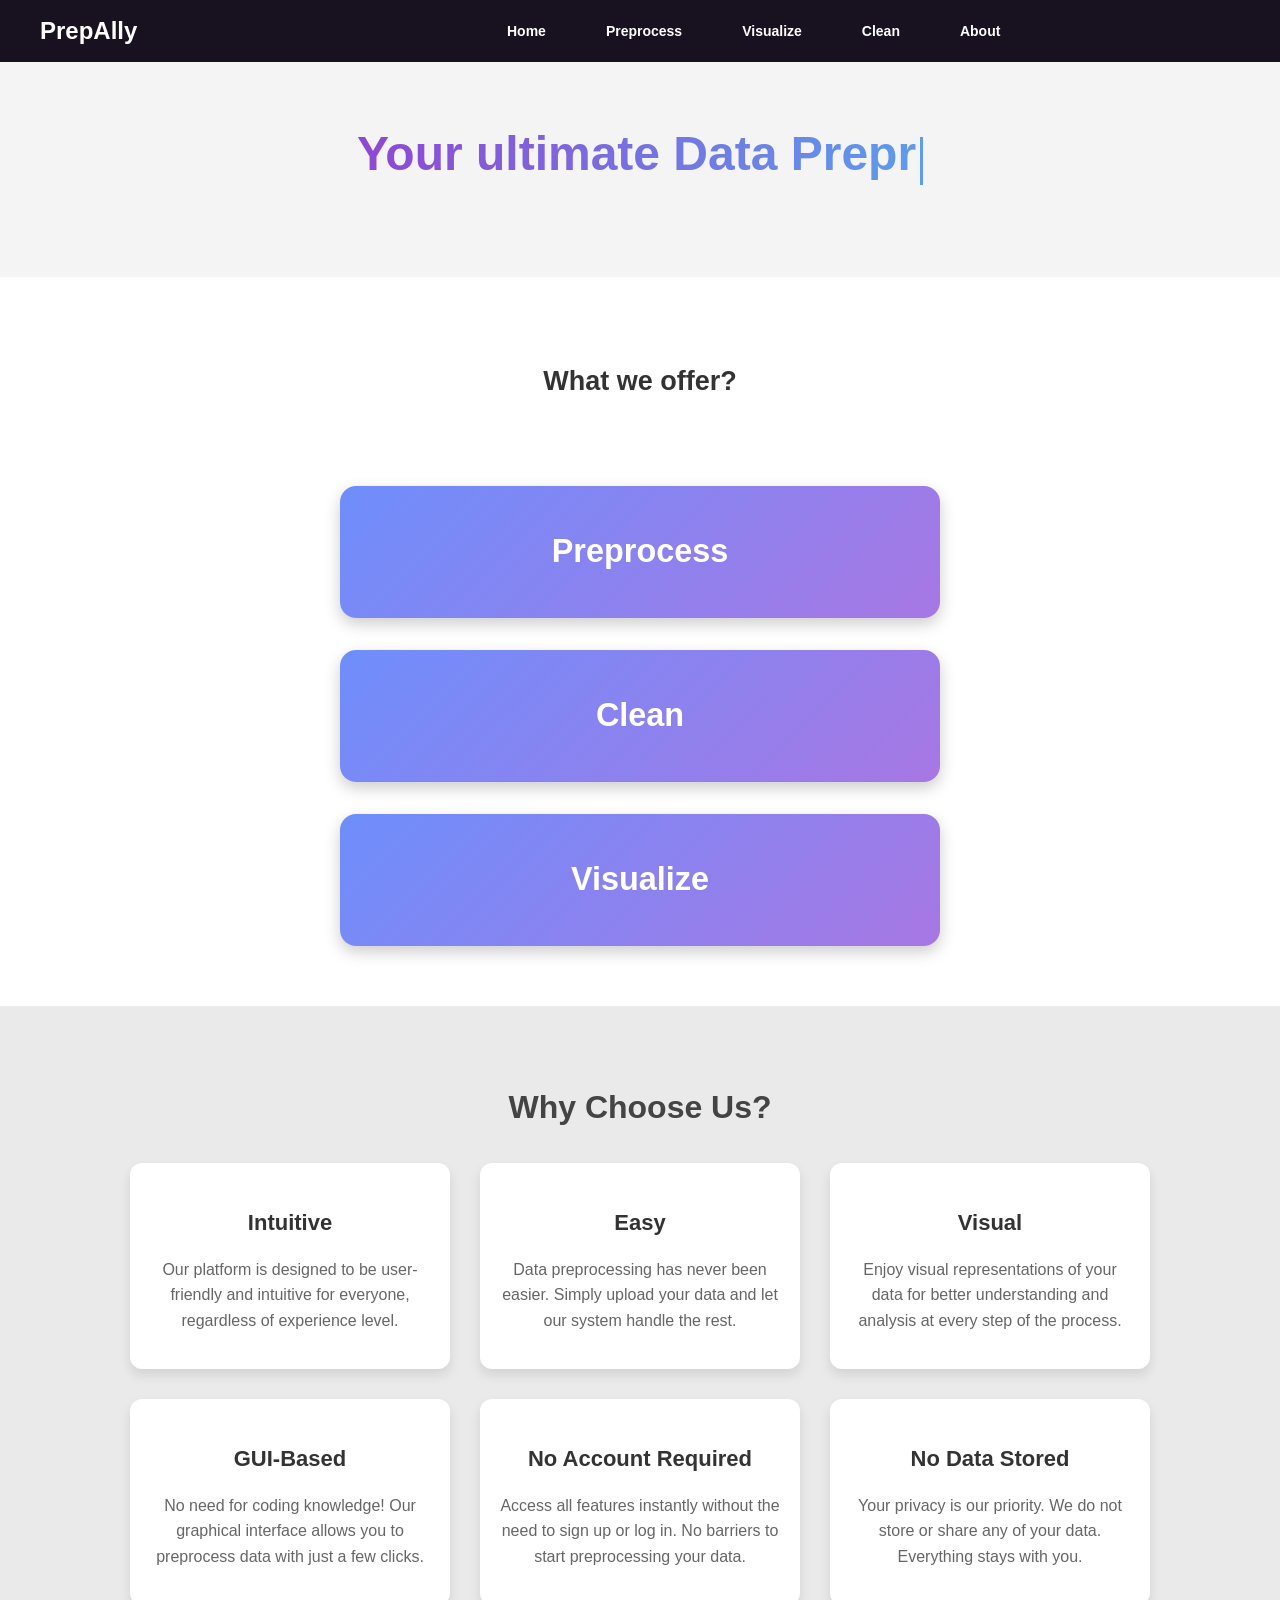
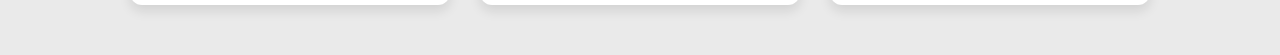
==== Index.html @ 8dbcc154 "Uploaded files" ====
<!DOCTYPE html>
<html>
<head>
    <title>PrepAlly</title>
    <link rel="stylesheet" href="style.css">
</head>
<script>
  const text = "Your ultimate Data Preprocessing Ally!";
  const speed = 50;
  const eraseSpeed = 30;
  const delayBetweenLoops = 1000;
  let index = 0;
  let isDeleting = false;

  function typeText() {
      const typedTextEl = document.getElementById("typed-text");

      if (isDeleting) {
          typedTextEl.textContent = text.substring(0, index--);
      } else {
          typedTextEl.textContent = text.substring(0, index++);
      }

      if (!isDeleting && index === text.length + 1) {
          isDeleting = true;
          setTimeout(typeText, delayBetweenLoops);
      } else if (isDeleting && index === 0) {
          isDeleting = false;
          setTimeout(typeText, delayBetweenLoops);
      } else {
          setTimeout(typeText, isDeleting ? eraseSpeed : speed);
      }
  }

  window.onload = typeText;
</script>

<body>

    <nav class="navbar">
        <div class="navdiv">
            <a href="#" class="title">PrepAlly</a>
            <ul>
                <li><a href="Index.html" class="active">Home</a></li>
                <li><a href="Preprocess.html">Preprocess</a></li>
                <li><a href="Visualize.html">Visualize</a></li>
                <li><a href="Clean.html">Clean</a></li>
                <li><a href="About.html">About</a></li>
            </ul>
        </div>
    </nav>

    <main class="hero-section">
        <h1 class="typing-text"><span id="typed-text"></span><span class="cursor">|</span></h1>
    </main>

    <!-- Features Section -->
    <section class="features-section">
        <h1>What we offer?</h1><br>
        <div class="features-container">
            <div class="feature-card">
                <div class="card-content" data-title="Preprocess" data-desc="Structure and format your data with ease using our intelligent automation tools.">
                    Preprocess
                </div>
            </div>
            <div class="feature-card">
                <div class="card-content" data-title="Clean" data-desc="Detect and fix missing values, duplicates, and inconsistencies effortlessly.">
                    Clean
                </div>
            </div>
            <div class="feature-card">
                <div class="card-content" data-title="Visualize" data-desc="Get instant, beautiful charts that help you understand your data quickly.">
                    Visualize
                </div>
            </div>
        </div>
    </section>

    <!-- Why Us Section -->
    <section class="why-us">
        <h2>Why Choose Us?</h2>
        <div class="why-us-content">
            <div class="why-us-card">
                <h3>Intuitive</h3>
                <p>Our platform is designed to be user-friendly and intuitive for everyone, regardless of experience level.</p>
            </div>
            <div class="why-us-card">
                <h3>Easy</h3>
                <p>Data preprocessing has never been easier. Simply upload your data and let our system handle the rest.</p>
            </div>
            <div class="why-us-card">
                <h3>Visual</h3>
                <p>Enjoy visual representations of your data for better understanding and analysis at every step of the process.</p>
            </div>
            <div class="why-us-card">
                <h3>GUI-Based</h3>
                <p>No need for coding knowledge! Our graphical interface allows you to preprocess data with just a few clicks.</p>
            </div>
            <div class="why-us-card">
                <h3>No Account Required</h3>
                <p>Access all features instantly without the need to sign up or log in. No barriers to start preprocessing your data.</p>
            </div>
            <div class="why-us-card">
                <h3>No Data Stored</h3>
                <p>Your privacy is our priority. We do not store or share any of your data. Everything stays with you.</p>
            </div>
        </div>
    </section>

    <script>
        document.querySelectorAll('.card-content').forEach(el => {
            const desc = el.getAttribute('data-desc');
            const descElement = document.createElement('div');
            descElement.classList.add('card-desc-float');
            descElement.innerText = desc;
            el.parentElement.appendChild(descElement);
        });
    </script>

</body>
</html>
---- style.css ----
body {
    font-size: 18px;
    line-height: 1.6;
    color: #333;
}

h3 {
    font-size: 26px;
    font-weight: 600;
    margin-bottom: 30px;
    color: rgb(44, 44, 84);
}

main {
    margin: 20px;
}

.hero-section {
    display: flex;
    justify-content: center;
    align-items: flex-end; /* changed from center */
    height: 15vh; /* reduce height */
    text-align: center;
    background-color: #f4f4f4;
    padding-bottom: 40px; /* push text up */
}

.typing-text {
    font-size: 48px;
    font-weight: 700;
    background: linear-gradient(90deg, #8f47d4, #5d9cec);
    -webkit-background-clip: text;
    -webkit-text-fill-color: transparent;
    max-width: 80%;
    line-height: 1.3;
    white-space: nowrap;
    overflow: hidden;
    display: inline-block;
}

.cursor {
    display: inline-block;
    background-color: #5d9cec;
    width: 3px;
    height: 1em;
    margin-left: 4px;
    animation: blink 0.8s infinite;
    vertical-align: bottom;
}

@keyframes blink {
    0%, 100% { opacity: 1; }
    50% { opacity: 0; }
}

.navbar {
    background-color: rgb(24, 17, 32);
    padding: 10px 0;
    margin: 0px;
    overflow: hidden;
}

.navdiv {
    display: flex;
    align-items: center;
    justify-content: flex-start;
    width: 100%;
    padding: 0 40px;
}

.title {
    color: white;
    text-decoration: none;
    font-size: 24px;
    font-weight: 600;
    margin-right: 50px;
}

.navdiv ul {
    list-style: none;
    margin: 0;
    padding: 0;
    display: flex;
    gap: 30px;
    justify-content: center;
    flex-grow: 1;
}

.navdiv ul li {
    display: inline-block;
}

.navdiv ul li a {
    color: white;
    text-decoration: none;
    font-size: 14px;
    font-weight: bold;
    padding: 10px 15px;
    display: block;
    text-align: center;
    position: relative;
    overflow: hidden;
    transition: color 0.3s;
    border-radius: 10px;
}

.navdiv ul li a:hover {
    color: rgb(135, 79, 184);
    border-radius: 10px;
}

.navdiv ul li a::after {
    content: "";
    position: absolute;
    top: 0;
    right: 0;
    bottom: 0;
    left: 70%;
    background: linear-gradient(to left, rgb(149, 99, 196), rgb(99, 99, 196), rgba(149, 99, 196, 0));
    transition: all 0.5s ease-in-out;
    opacity: 0;
}

.navdiv ul li a:hover::after {
    opacity: 0.5;
    left: 0;
}

body {
    margin: 0;
    font-family: 'Inter', 'Roboto', 'Helvetica', sans-serif;
    background-color: #f4f4f4;
}

main {
    margin: 20px;
}

h1 {
    text-align: center;
}

.navbar {
    background-color: rgb(24, 17, 32);
    padding: 10px 0;
    margin: 0;
    overflow: hidden;
}

.navdiv {
    display: flex;
    align-items: center;
    justify-content: flex-start;
    width: 100%;
    padding: 0 40px;
}

.title {
    color: white;
    text-decoration: none;
    font-size: 24px;
    font-weight: 600;
    margin-right: 50px;
}

.navdiv ul {
    list-style: none;
    margin: 0;
    padding: 0;
    display: flex;
    gap: 30px;
    justify-content: center;
    flex-grow: 1;
}

.navdiv ul li {
    display: inline-block;
}

.navdiv ul li a {
    color: white;
    text-decoration: none;
    font-size: 14px;
    font-weight: bold;
    padding: 10px 15px;
    display: block;
    text-align: center;
    position: relative;
    overflow: hidden;
    transition: color 0.3s;
    border-radius: 10px;
}

.navdiv ul li a:hover {
    color: rgb(135, 79, 184);
    border-radius: 10px;
}

.navdiv ul li a::after {
    content: "";
    position: absolute;
    top: 0;
    right: 0;
    bottom: 0;
    left: 70%;
    background: linear-gradient(to left, rgb(149, 99, 196), rgb(99, 99, 196), rgba(149, 99, 196, 0));
    transition: all 0.3s ease-in-out;
    opacity: 0;
}

.navdiv ul li a:hover::after {
    opacity: 0.5;
    left: 0;
}

.card-grid {
    display: grid;
    grid-template-columns: repeat(4, 1fr);
    gap: 40px;
    padding: 30px;
    max-width: 1600px;
    margin: 0 auto;
}

.card {
    background-color: #ffffff;
    font-size: 18px;
    padding: 40px;
    height: 110px;
    color: #333;
    padding: 30px;
    border-radius: 12px;
    box-shadow: 0 6px 12px rgba(0, 0, 0, 0.1);
    text-align: center;
    font-weight: bold;
    display: flex;
    align-items: center;
    justify-content: center;
    transition: background 0.3s ease, transform 0.2s ease;
    position: relative;
    overflow: hidden;
    cursor: pointer;
    z-index: 0;
}

.card::before {
    content: "";
    position: absolute;
    top: -50%;
    right: -50%;
    width: 200%;
    height: 200%;
    background: linear-gradient(135deg, rgba(149, 99, 196, 0.7), rgba(99, 99, 196, 0.7));
    transform: rotate(25deg);
    opacity: 0;
    transition: opacity 0.3s ease-in-out;
    z-index: -1;
}

.card:hover::before {
    opacity: 1;
}

.card:hover {
    transform: translate(-10px, -10px) scale(1.05);
    color: white;
    box-shadow: 0 12px 24px rgba(0, 0, 0, 0.2);
    transition: background 0.3s ease, transform 0.3s ease, box-shadow 0.3s ease;
}

.features-section {
    padding: 60px 20px;
    background-color: #fff;
    text-align: center;
}

hr{
    width: 70%;
}
.features-heading {
    font-size: 2.5rem;
    margin-bottom: 40px;
}

.features-container {
    display: flex;
    flex-direction: column;
    align-items: center;
    gap: 2rem;
    margin-top: 2rem;
  }
  
  .feature-card {
    width: 100%;
    max-width: 600px; /* Increased max width */
    background: linear-gradient(135deg, #6e8efb, #a777e3);
    border-radius: 16px;
    box-shadow: 0 6px 16px rgba(0, 0, 0, 0.2);
    transition: transform 0.3s ease;
    color: white;
  }
  
  .card-content {
    padding: 40px; /* Increased padding */
    font-size: 1.8em; /* Larger text */
    font-weight: bold;
    text-align: center;
  }
   
  
  .feature-card:hover {
    transform: translateY(-5px);
  }
  

    
  .card-desc-float {
    position: absolute;
    top: 50%; /* Vertically center the description */
    left: 50%;
    transform: translate(-50%, -50%); /* Exact center alignment */
    font-size: 16px;
    opacity: 0;
    transition: opacity 0.4s ease, transform 0.4s ease;
    z-index: 1;
  }
  
  .feature-card:hover .card-content {
    opacity: 0;
    transform: translateY(-10px);
  }
  
  .feature-card:hover .card-desc-float {
    opacity: 1;
    transform: translate(-50%, -50%); /* Ensure it remains centered */
  }
  
  .why-us {
    background-color: #eaeaea;
    padding: 50px 20px;
    text-align: center;
  }
  
  .why-us h2 {
    font-size: 32px;
    font-weight: 600;
    margin-bottom: 30px;
    color: #444;
  }
  
  .why-us-content {
    display: flex;
    flex-wrap: wrap;
    gap: 30px;
    justify-content: center;
  }
  
  .why-us-card {
    background-color: #fff;
    border-radius: 12px;
    padding: 20px;
    width: 280px;
    height: auto;
    box-shadow: 0 6px 12px rgba(0, 0, 0, 0.1);
    transition: transform 0.3s ease;
  }
  
  .why-us-card h3 {
    font-size: 22px;
    margin-bottom: 15px;
    color: #333;
  }
  
  .why-us-card p {
    font-size: 16px;
    color: #666;
  }
  
  .why-us-card:hover {
    transform: translateY(-10px);
  }
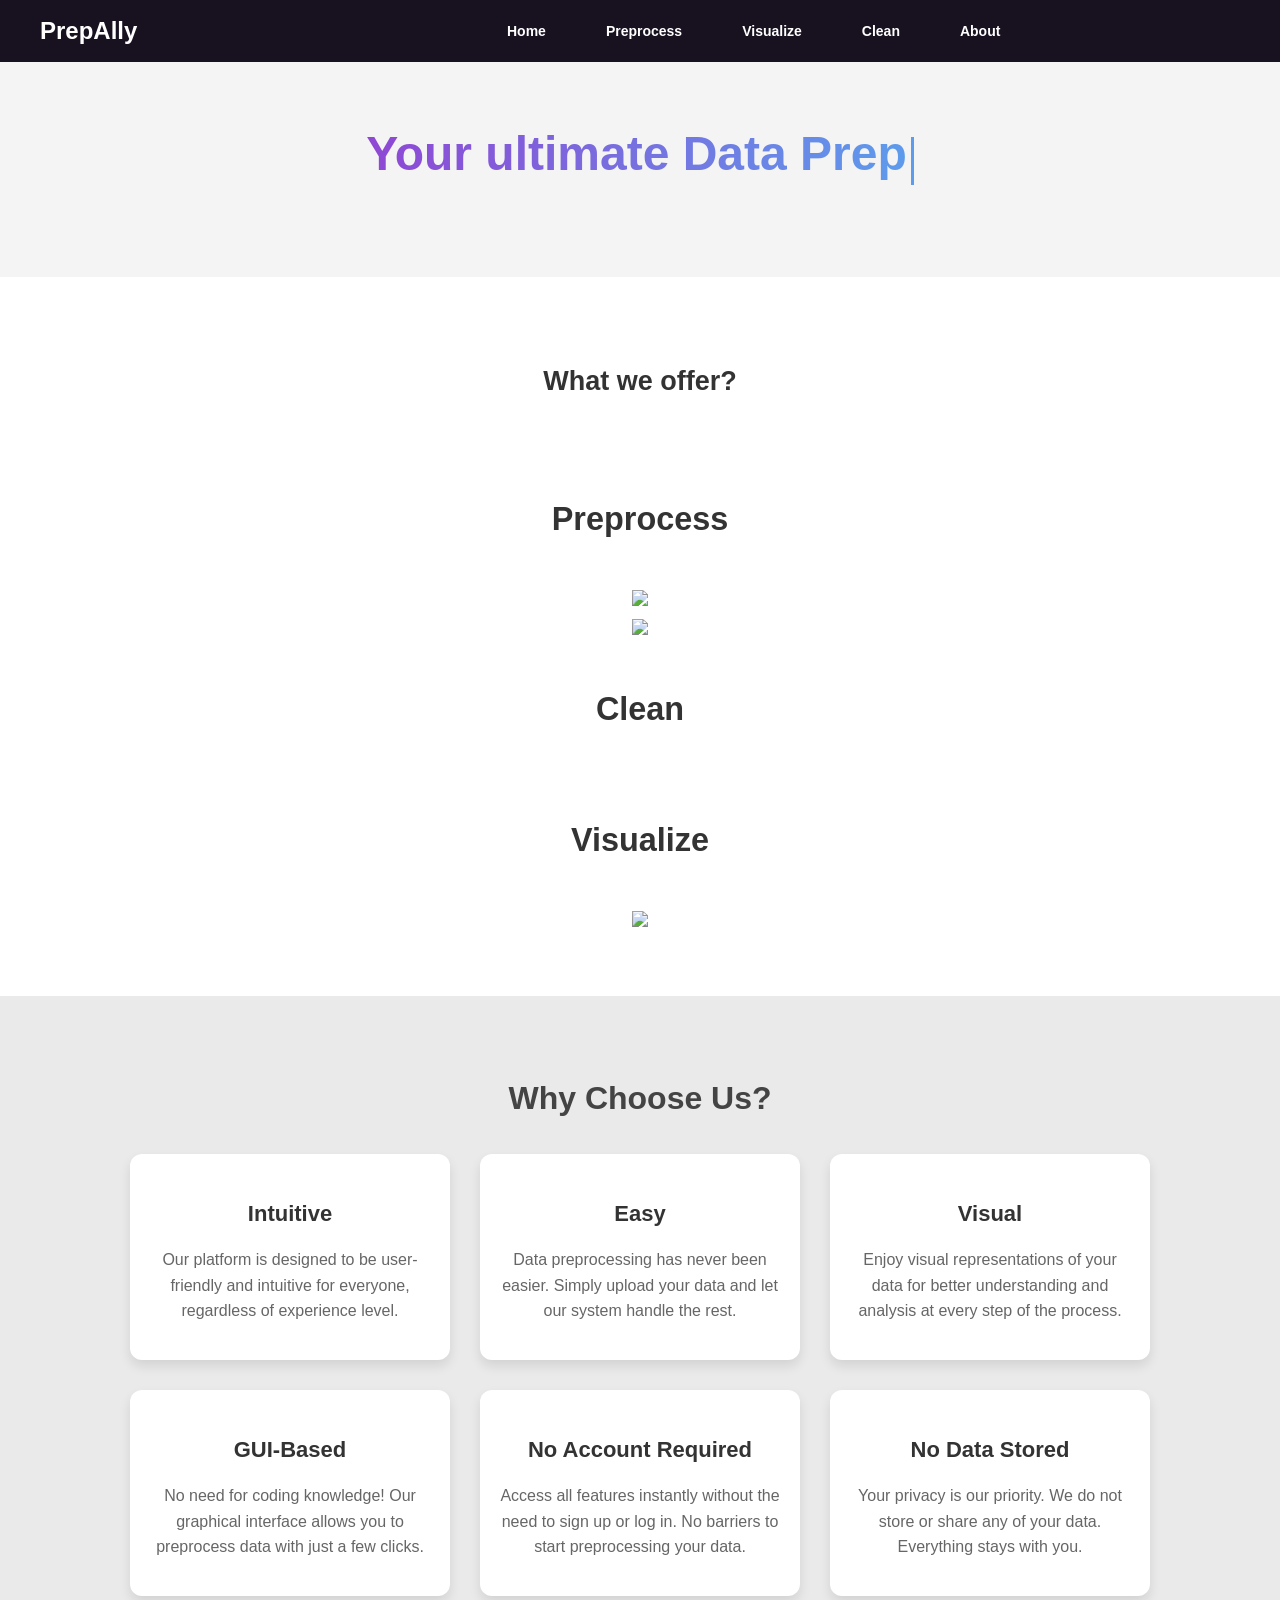
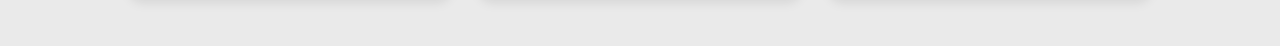
==== commit 71d5c323: "Update Index.html" ====
--- a/Index.html
+++ b/Index.html
@@ -57,22 +57,39 @@
     <!-- Features Section -->
     <section class="features-section">
         <h1>What we offer?</h1><br>
-        <div class="features-container">
-            <div class="feature-card">
-                <div class="card-content" data-title="Preprocess" data-desc="Structure and format your data with ease using our intelligent automation tools.">
-                    Preprocess
+        <div class="Features">
+            <div class="Background">
+                <div class="Preprocess-card">
+                    <div class="card-content" data-title="Preprocess" data-desc="Structure and format your data with ease using our intelligent automation tools.">
+                        Preprocess
+                    </div>
+                </div>
+                <div class="image">
+                    <img src="images/cat1.jpeg" alt:="Cat1">
+                </div> 
+            </div>
+
+            <div class="Background">
+                <div class="image">
+                    <img src="images/sddefault.jpg" alt:="Cat2">
+                </div>
+                <div class="Clean-card">
+                    <div class="card-content" data-title="Clean" data-desc="Detect and fix missing values, duplicates, and inconsistencies effortlessly.">
+                        Clean
+                    </div>
                 </div>
             </div>
-            <div class="feature-card">
-                <div class="card-content" data-title="Clean" data-desc="Detect and fix missing values, duplicates, and inconsistencies effortlessly.">
-                    Clean
+           
+            <div class="Background">
+                <div class="Visualize-card">
+                    <div class="card-content" data-title="Visualize" data-desc="Get instant, beautiful charts that help you understand your data quickly.">
+                        Visualize
+                    </div>
                 </div>
-            </div>
-            <div class="feature-card">
-                <div class="card-content" data-title="Visualize" data-desc="Get instant, beautiful charts that help you understand your data quickly.">
-                    Visualize
+                <div class="image">
+                    <img src="images/images.jpeg" alt:="Cat3">
                 </div>
-            </div>
+            </div> 
         </div>
     </section>
 
@@ -118,4 +135,4 @@
     </script>
 
 </body>
-</html>+</html>
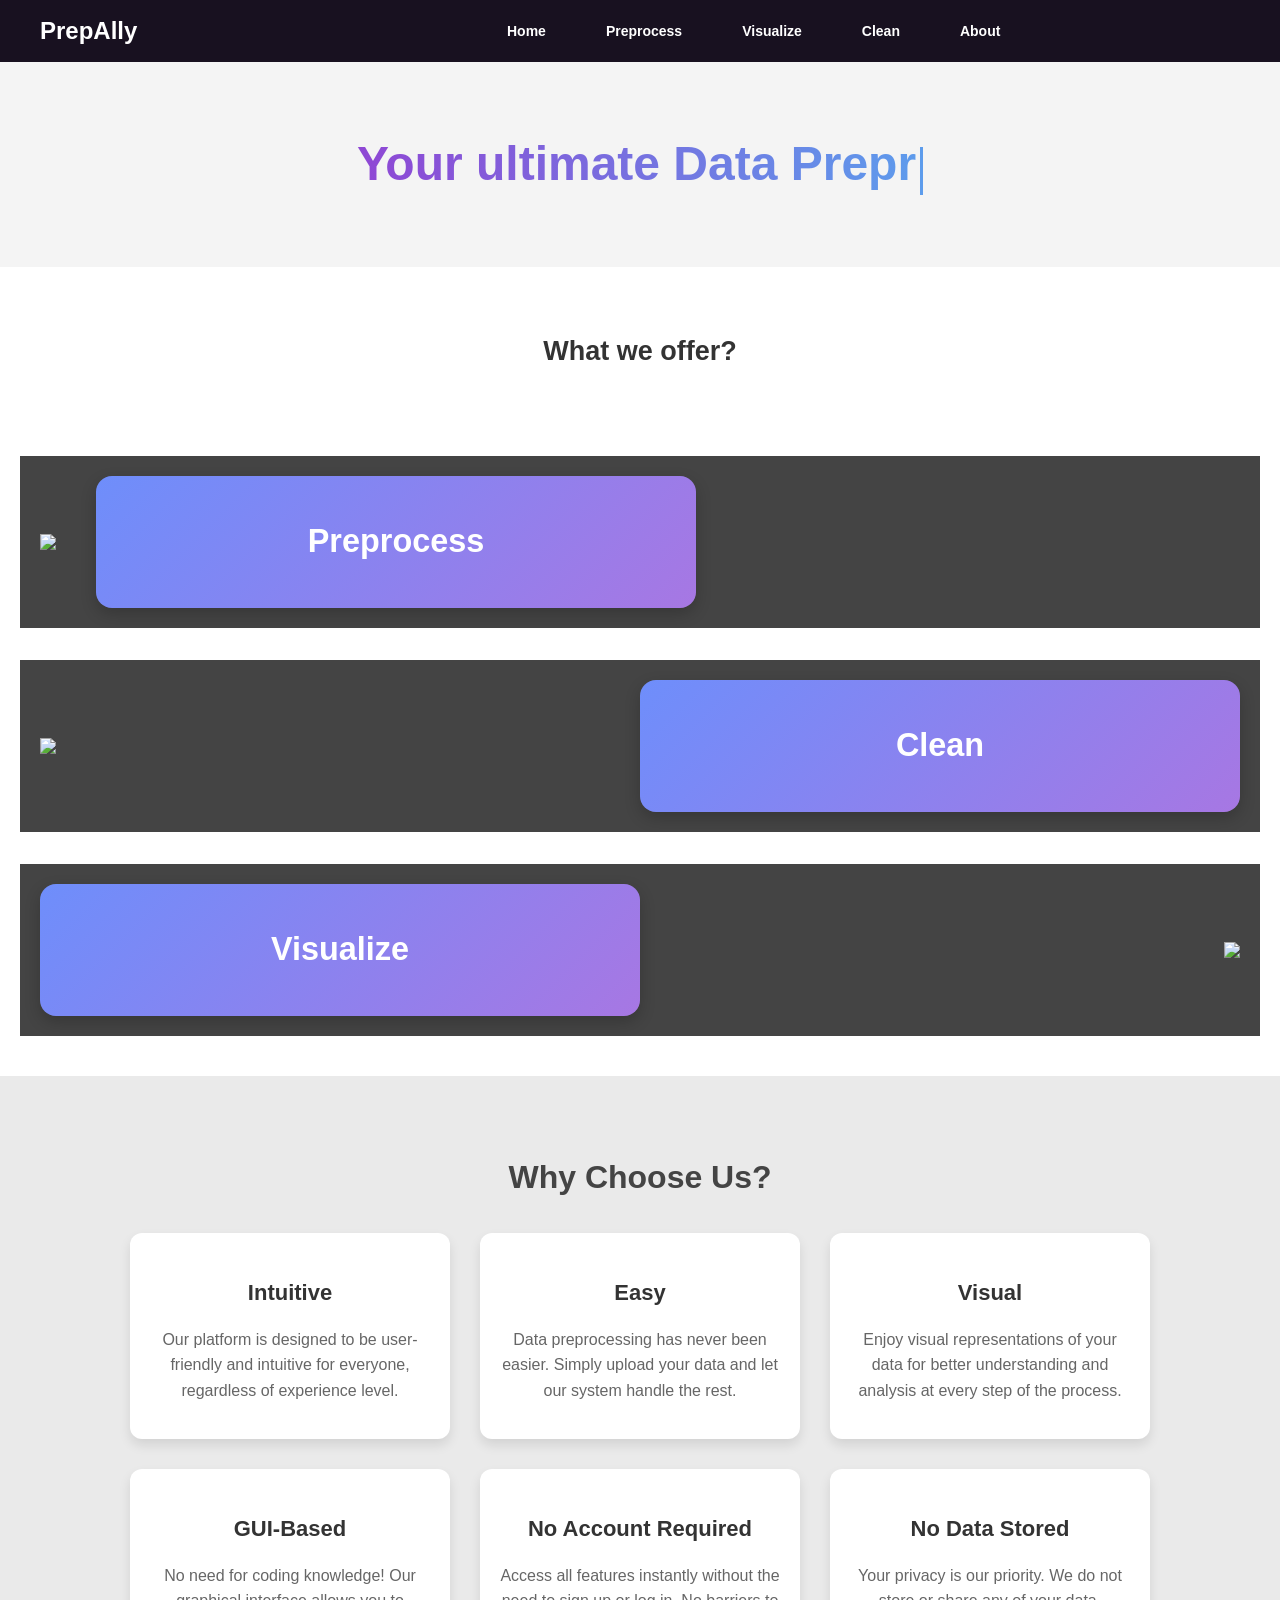
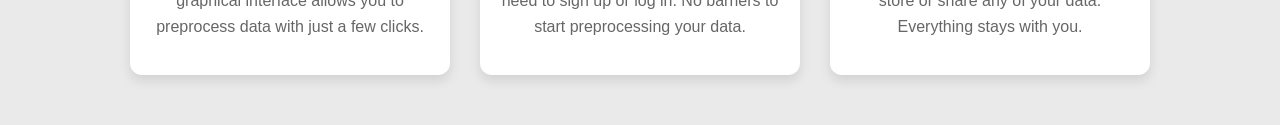
==== commit b4d4e12c: "Update Index.html" ====
--- a/Index.html
+++ b/Index.html
@@ -59,20 +59,22 @@
         <h1>What we offer?</h1><br>
         <div class="Features">
             <div class="Background">
+                <img src="images/Preprocessing.png" alt:="Preprocessing">
                 <div class="Preprocess-card">
                     <div class="card-content" data-title="Preprocess" data-desc="Structure and format your data with ease using our intelligent automation tools.">
                         Preprocess
                     </div>
                 </div>
-                <div class="image">
-                    <img src="images/cat1.jpeg" alt:="Cat1">
-                </div> 
+                <!-- <div class="image">
+                    <img src="images/Preprocessing.png" alt:="Preprocessing">
+                </div>  -->
             </div>
 
             <div class="Background">
-                <div class="image">
+                <!-- <div class="image">
                     <img src="images/sddefault.jpg" alt:="Cat2">
-                </div>
+                </div> -->
+                <img src="images/Cleaning.png" alt:="Cat2">
                 <div class="Clean-card">
                     <div class="card-content" data-title="Clean" data-desc="Detect and fix missing values, duplicates, and inconsistencies effortlessly.">
                         Clean
@@ -86,11 +88,29 @@
                         Visualize
                     </div>
                 </div>
-                <div class="image">
+                <!-- <div class="image">
                     <img src="images/images.jpeg" alt:="Cat3">
-                </div>
+                </div> -->
+                <img src="images/Visualization.png" alt:="Cat3">
             </div> 
         </div>
+
+        <script>
+            const sections = document.querySelectorAll('.Background');
+          
+            const observer = new IntersectionObserver((entries) => {
+              entries.forEach(entry => {
+                if (entry.isIntersecting) {
+                  entry.target.classList.add('animate');
+                } else {
+                  entry.target.classList.remove('animate');
+                }
+              });
+            }, { threshold: 0.5 });
+          
+            sections.forEach(section => observer.observe(section));
+        </script>
+
     </section>
 
     <!-- Why Us Section -->
--- a/style.css
+++ b/style.css
@@ -22,7 +22,8 @@
     height: 15vh; /* reduce height */
     text-align: center;
     background-color: #f4f4f4;
-    padding-bottom: 40px; /* push text up */
+    padding-bottom: 20px; /* push text up */
+    padding-top: 10px;
 }
 
 .typing-text {
@@ -269,7 +270,7 @@
 }
 
 .features-section {
-    padding: 60px 20px;
+    padding: 40px 20px;
     background-color: #fff;
     text-align: center;
 }
@@ -282,15 +283,35 @@
     margin-bottom: 40px;
 }
 
-.features-container {
+.Features {
     display: flex;
     flex-direction: column;
-    align-items: center;
     gap: 2rem;
     margin-top: 2rem;
-  }
-  
-  .feature-card {
+    width:100%
+  }
+
+.Background{
+    background-color: #444;
+    display: flex;
+    align-items: center;
+    justify-content: space-between;
+    width:100%;
+    max-width: 1200px;
+    margin: 0 auto;
+    gap: 40px;
+    padding: 20px
+}
+
+.image{
+    max-width: 100%;
+    height: auto;
+    border-radius: 12px;
+
+}
+
+.Preprocess-card, .Clean-card, .Visualize-card {
+    flex:1;
     width: 100%;
     max-width: 600px; /* Increased max width */
     background: linear-gradient(135deg, #6e8efb, #a777e3);
@@ -298,23 +319,38 @@
     box-shadow: 0 6px 16px rgba(0, 0, 0, 0.2);
     transition: transform 0.3s ease;
     color: white;
-  }
-  
-  .card-content {
+    position: relative;
+    overflow: hidden;
+}
+
+.Preprocess-card {
+    margin-right: auto; 
+}
+
+.Clean-card {
+    margin-left: auto; 
+}
+
+.Visualize-card {
+    margin-right: auto; 
+}
+
+.card-content {
     padding: 40px; /* Increased padding */
     font-size: 1.8em; /* Larger text */
     font-weight: bold;
     text-align: center;
-  }
-   
-  
-  .feature-card:hover {
-    transform: translateY(-5px);
-  }
-  
+}
+  
+.Preprocess-card:hover, 
+.Clean-card:hover, 
+.Visualize-card:hover {
+transform: translateY(-5px);
+}
+
 
     
-  .card-desc-float {
+.card-desc-float {
     position: absolute;
     top: 50%; /* Vertically center the description */
     left: 50%;
@@ -325,12 +361,16 @@
     z-index: 1;
   }
   
-  .feature-card:hover .card-content {
+  .Preprocess-card:hover .card-content,
+  .Clean-card:hover .card-content, 
+  .Visualize-card:hover .card-content {
     opacity: 0;
     transform: translateY(-10px);
   }
   
-  .feature-card:hover .card-desc-float {
+  .Preprocess-card:hover .card-desc-float, 
+  .Clean-card:hover .card-desc-float, 
+  .Visualize-card:hover .card-desc-float {
     opacity: 1;
     transform: translate(-50%, -50%); /* Ensure it remains centered */
   }
@@ -378,4 +418,4 @@
   
   .why-us-card:hover {
     transform: translateY(-10px);
-  }+  }
